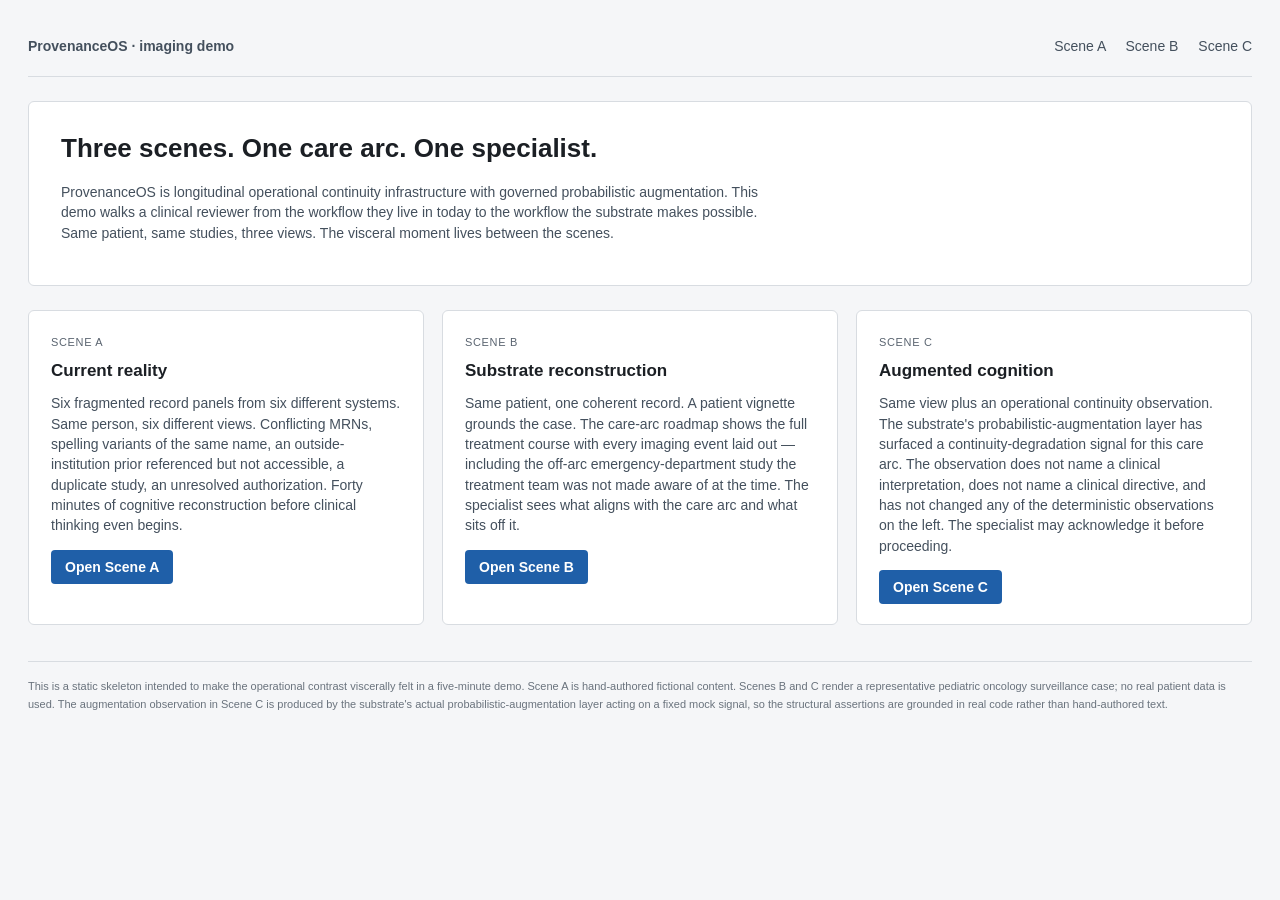
==== index.html @ ceb7cc1d "Initial public demo — ProvenanceOS imaging Three-scene provider-facing demo for ProvenanceOS — longi" ====
<!doctype html>
<html lang="en">
<head>
<meta charset="utf-8">
<meta name="viewport" content="width=device-width, initial-scale=1">
<title>ProvenanceOS · imaging demo</title>
<link rel="stylesheet" href="styles.css">
</head>
<body>
<div class="page">

<div class="scene-nav">
    <div class="left">ProvenanceOS · imaging demo</div>
    <div class="right">
        <a href="scene_a.html">Scene A</a>
        <a href="scene_b.html">Scene B</a>
        <a href="scene_c.html">Scene C</a>
    </div>
</div>

<div class="index-hero">
    <h1>Three scenes. One care arc. One specialist.</h1>
    <p>ProvenanceOS is longitudinal operational continuity infrastructure with governed probabilistic augmentation. This demo walks a clinical reviewer from the workflow they live in today to the workflow the substrate makes possible. Same patient, same studies, three views. The visceral moment lives between the scenes.</p>
</div>

<div class="scene-grid">

    <div class="scene-card">
        <div class="badge">Scene A</div>
        <h2>Current reality</h2>
        <p>Six fragmented record panels from six different systems. Same person, six different views. Conflicting MRNs, spelling variants of the same name, an outside-institution prior referenced but not accessible, a duplicate study, an unresolved authorization. Forty minutes of cognitive reconstruction before clinical thinking even begins.</p>
        <a class="cta" href="scene_a.html">Open Scene A</a>
    </div>

    <div class="scene-card">
        <div class="badge">Scene B</div>
        <h2>Substrate reconstruction</h2>
        <p>Same patient, one coherent record. A patient vignette grounds the case. The care-arc roadmap shows the full treatment course with every imaging event laid out — including the off-arc emergency-department study the treatment team was not made aware of at the time. The specialist sees what aligns with the care arc and what sits off it.</p>
        <a class="cta" href="scene_b.html">Open Scene B</a>
    </div>

    <div class="scene-card">
        <div class="badge">Scene C</div>
        <h2>Augmented cognition</h2>
        <p>Same view plus an operational continuity observation. The substrate's probabilistic-augmentation layer has surfaced a continuity-degradation signal for this care arc. The observation does not name a clinical interpretation, does not name a clinical directive, and has not changed any of the deterministic observations on the left. The specialist may acknowledge it before proceeding.</p>
        <a class="cta" href="scene_c.html">Open Scene C</a>
    </div>

</div>

<div class="scene-footer">
This is a static skeleton intended to make the operational contrast viscerally felt in a five-minute demo. Scene A is hand-authored fictional content. Scenes B and C render a representative pediatric oncology surveillance case; no real patient data is used. The augmentation observation in Scene C is produced by the substrate's actual probabilistic-augmentation layer acting on a fixed mock signal, so the structural assertions are grounded in real code rather than hand-authored text.
</div>

</div>
</body>
</html>
---- styles.css ----
/* ProvenanceOS · imaging demo — shared stylesheet
 *
 * Three scenes share a single stylesheet so the visual contrast is
 * carried entirely by class names per scene. The aesthetic decisions:
 *
 *   Scene A — busy, cluttered, conflicting; cognitive load visible.
 *   Scene B — calm, structured, verifiable; coherent.
 *   Scene C — Scene B + a soft operational-uncertainty panel; aware,
 *             not alarming.
 *
 * No icon fonts, no remote assets. Vanilla JavaScript only (inlined in
 * the scene pages, used for click-to-expand on the imaging strip).
 */

/* ── Page foundation ─────────────────────────────────────────────── */

* {
    box-sizing: border-box;
}

html, body {
    margin: 0;
    padding: 0;
    font-family: -apple-system, BlinkMacSystemFont, "Segoe UI", Helvetica,
        Arial, sans-serif;
    font-size: 14px;
    line-height: 1.45;
    color: #1b1f24;
    background: #f5f6f8;
}

a {
    color: #1f5fa8;
    text-decoration: none;
}
a:hover { text-decoration: underline; }

.page {
    max-width: 1280px;
    margin: 0 auto;
    padding: 24px 28px 48px;
}

.scene-nav {
    display: flex;
    justify-content: space-between;
    align-items: center;
    padding: 12px 0 20px;
    border-bottom: 1px solid #d8dce1;
    margin-bottom: 24px;
}
.scene-nav .left { font-weight: 600; color: #44505d; }
.scene-nav .right a {
    margin-left: 16px;
    color: #44505d;
}

h1 { font-size: 22px; margin: 0 0 6px; }
h2 { font-size: 16px; margin: 24px 0 10px; }
h3 { font-size: 14px; margin: 14px 0 6px; }

.subtitle {
    font-size: 13px;
    color: #5a6470;
    margin: 0 0 18px;
}

/* ── Index page ──────────────────────────────────────────────────── */

.index-hero {
    background: #fff;
    border: 1px solid #d8dce1;
    border-radius: 6px;
    padding: 28px 32px;
    margin-bottom: 24px;
}
.index-hero h1 { font-size: 26px; margin-bottom: 12px; }
.index-hero p { color: #44505d; max-width: 720px; }

.scene-grid {
    display: grid;
    grid-template-columns: repeat(3, minmax(0, 1fr));
    gap: 18px;
}
.scene-card {
    background: #fff;
    border: 1px solid #d8dce1;
    border-radius: 6px;
    padding: 20px 22px;
    transition: border-color 0.15s ease;
}
.scene-card:hover { border-color: #1f5fa8; }
.scene-card .badge {
    display: inline-block;
    font-size: 11px;
    text-transform: uppercase;
    letter-spacing: 0.06em;
    color: #5a6470;
    margin-bottom: 8px;
}
.scene-card h2 { margin: 0 0 10px; font-size: 17px; }
.scene-card p { margin: 0 0 14px; color: #44505d; }
.scene-card a.cta {
    display: inline-block;
    padding: 7px 14px;
    background: #1f5fa8;
    color: #fff;
    border-radius: 4px;
    font-weight: 600;
}
.scene-card a.cta:hover { background: #164a87; text-decoration: none; }

/* ── Scene A — fragmentation ─────────────────────────────────────── */

.scene-a-grid {
    display: grid;
    grid-template-columns: repeat(3, minmax(0, 1fr));
    gap: 14px;
}

.system-panel {
    background: #fff;
    border: 1px solid #c8cdd3;
    border-radius: 5px;
    overflow: hidden;
    box-shadow: 0 1px 0 rgba(0, 0, 0, 0.03);
}
.system-panel .system-header {
    background: #2c3540;
    color: #e8ebef;
    padding: 8px 12px;
    font-size: 11px;
    text-transform: uppercase;
    letter-spacing: 0.08em;
    font-weight: 700;
    display: flex;
    justify-content: space-between;
}
.system-panel.epic .system-header { background: #6b3aa0; }
.system-panel.pacs .system-header { background: #2c5d8e; }
.system-panel.care-everywhere .system-header { background: #1e6649; }
.system-panel.outside-fax .system-header { background: #7a4a1e; }
.system-panel.payer-portal .system-header { background: #5d2e2e; }
.system-panel.scheduling .system-header { background: #4a4a4a; }

.system-panel .system-body {
    padding: 10px 12px;
    font-size: 12.5px;
}
.system-panel .system-body dl {
    display: grid;
    grid-template-columns: max-content 1fr;
    gap: 4px 10px;
    margin: 0;
}
.system-panel .system-body dt {
    color: #5a6470;
    font-weight: 500;
    white-space: nowrap;
}
.system-panel .system-body dd { margin: 0; color: #1b1f24; }

.conflict { background: #ffd8d8; padding: 0 4px; border-radius: 2px; }
.missing { background: #fff3c4; padding: 0 4px; border-radius: 2px;
           font-style: italic; color: #6b5400; }
.unverified { color: #a04545; }

.fragmentation-summary {
    margin-top: 22px;
    background: #fff;
    border-left: 3px solid #a04545;
    padding: 14px 18px;
    color: #44505d;
    font-size: 13px;
}
.fragmentation-summary strong { color: #a04545; }

/* ── Scene B — substrate reconstruction ──────────────────────────── */

/* Patient vignette, shown at the top of Scene B and Scene C */
.patient-vignette {
    background: #fff;
    border: 1px solid #d8dce1;
    border-radius: 6px;
    padding: 16px 20px;
    margin-bottom: 18px;
}
.patient-vignette .vignette-label {
    font-size: 11px;
    text-transform: uppercase;
    letter-spacing: 0.08em;
    color: #5a6470;
    font-weight: 700;
    margin-bottom: 6px;
}
.patient-vignette p {
    margin: 0;
    color: #1b1f24;
    line-height: 1.55;
    max-width: 880px;
}

/* Care-arc card containing the phase strip + imaging strip + detail */
.care-arc-card {
    background: #fff;
    border: 1px solid #d8dce1;
    border-radius: 6px;
    padding: 18px 22px;
    margin-bottom: 18px;
}
.care-arc-header h2 { margin: 0; }
.care-arc-sub {
    font-size: 12px;
    color: #5a6470;
    margin: 4px 0 14px;
}

/* Care-arc phase strip */
.phase-strip {
    display: flex;
    align-items: flex-start;
    overflow-x: auto;
    padding: 8px 0 14px;
    gap: 0;
}
.phase-node {
    display: flex;
    flex-direction: column;
    align-items: center;
    min-width: 130px;
    padding: 0 6px;
    text-align: center;
}
.phase-dot {
    width: 14px;
    height: 14px;
    border-radius: 50%;
    background: #cbd2d9;
    border: 2px solid #fff;
    box-shadow: 0 0 0 2px #cbd2d9;
    margin-bottom: 6px;
}
.phase-node.phase-complete .phase-dot {
    background: #1c6b46;
    box-shadow: 0 0 0 2px #1c6b46;
}
.phase-node.phase-current .phase-dot {
    background: #1f5fa8;
    box-shadow: 0 0 0 3px #1f5fa8;
    transform: scale(1.15);
}
.phase-node .phase-name {
    font-size: 12px;
    font-weight: 600;
    color: #1b1f24;
    line-height: 1.3;
}
.phase-node.phase-current .phase-name { color: #1f5fa8; }
.phase-node .phase-window {
    font-size: 11px;
    color: #5a6470;
    margin-top: 2px;
}
.phase-link {
    flex: 0 0 auto;
    width: 28px;
    height: 2px;
    background: #cbd2d9;
    margin-top: 12px;
}

.imaging-rail-label {
    margin: 18px 0 8px;
    font-size: 11px;
    text-transform: uppercase;
    letter-spacing: 0.06em;
    color: #5a6470;
    font-weight: 700;
}

/* Imaging strip — clickable chips for each imaging event */
.imaging-strip {
    display: flex;
    flex-wrap: wrap;
    gap: 8px;
    margin-bottom: 14px;
}
.img-chip {
    display: flex;
    flex-direction: column;
    align-items: flex-start;
    min-width: 180px;
    max-width: 220px;
    background: #fff;
    border: 1px solid #cbd2d9;
    border-radius: 5px;
    padding: 10px 12px;
    text-align: left;
    cursor: pointer;
    font: inherit;
    color: inherit;
    transition: border-color 0.12s ease, box-shadow 0.12s ease;
}
.img-chip:hover { border-color: #1f5fa8; }
.img-chip.selected {
    border-color: #1f5fa8;
    box-shadow: 0 0 0 2px rgba(31, 95, 168, 0.18);
}
.img-chip.scheduled { background: #f4f8fb; }
.img-chip.off-arc {
    background: #fbf4dc;
    border-color: #e0d9c2;
}
.img-chip.current {
    background: #eef5ee;
    border-color: #1c6b46;
    border-left: 4px solid #1c6b46;
}
.img-chip .chip-date {
    font-size: 11px;
    text-transform: uppercase;
    letter-spacing: 0.06em;
    color: #5a6470;
    font-weight: 700;
}
.img-chip.off-arc .chip-date { color: #7a5a00; }
.img-chip.current .chip-date { color: #1c6b46; }
.img-chip .chip-label {
    font-size: 13px;
    font-weight: 600;
    margin-top: 4px;
}
.img-chip .chip-meta {
    font-size: 12px;
    color: #44505d;
    margin-top: 2px;
}
.img-chip .chip-inst {
    font-size: 11px;
    color: #5a6470;
    margin-top: 2px;
}
.img-chip .chip-awareness {
    margin-top: 8px;
    font-size: 11px;
}
.awareness.ok { color: #1c6b46; }
.awareness.gap { color: #a04545; font-weight: 600; }

/* Detail panel below the imaging strip */
.event-detail-region {
    margin-top: 10px;
    border-top: 1px solid #e3e6ea;
    padding-top: 14px;
}
.event-detail-placeholder {
    font-size: 12px;
    color: #5a6470;
    font-style: italic;
}
.event-detail {
    background: #f7f9fb;
    border: 1px solid #d8dce1;
    border-radius: 5px;
    padding: 14px 16px;
}
.event-detail-header {
    display: flex;
    align-items: baseline;
    gap: 12px;
    margin-bottom: 8px;
}
.event-detail-date {
    font-size: 11px;
    text-transform: uppercase;
    letter-spacing: 0.06em;
    color: #1f5fa8;
    font-weight: 700;
}
.event-detail-title {
    font-size: 14px;
    font-weight: 600;
}
.event-detail-dl {
    display: grid;
    grid-template-columns: max-content 1fr;
    gap: 4px 12px;
    margin: 0 0 10px;
    font-size: 13px;
}
.event-detail-dl dt {
    color: #5a6470;
    font-weight: 500;
    white-space: nowrap;
}
.event-detail-dl dd { margin: 0; }
.event-detail-body {
    margin: 0;
    font-size: 13px;
    color: #1b1f24;
    line-height: 1.5;
}

/* Verified pill — hash-free, no raw payload */
.verified-pill {
    display: inline-block;
    font-size: 10px;
    text-transform: uppercase;
    letter-spacing: 0.06em;
    background: #e6f3ec;
    color: #1c6b46;
    padding: 1px 7px;
    border-radius: 3px;
    border: 1px solid #b9d9c6;
    font-weight: 700;
    vertical-align: middle;
}

/* Substrate observation blocks */
.observations-card {
    background: #fff;
    border: 1px solid #d8dce1;
    border-radius: 6px;
    padding: 18px 22px;
    margin-bottom: 18px;
}
.observations-card h2 { margin-top: 0; }
.substrate-observation {
    background: #f3f6fa;
    border-left: 3px solid #1f5fa8;
    padding: 12px 16px;
    margin-top: 12px;
    color: #1b1f24;
}
.substrate-observation .label {
    font-size: 11px;
    text-transform: uppercase;
    letter-spacing: 0.06em;
    color: #1f5fa8;
    font-weight: 700;
    margin-bottom: 4px;
}
.substrate-observation .headline {
    font-size: 14px;
    font-weight: 600;
    margin-bottom: 4px;
}
.substrate-observation .details {
    font-size: 13px;
    color: #44505d;
    line-height: 1.5;
}

/* Specialist authorization touchpoints */
.specialist-actions {
    margin-top: 0;
    background: #fff;
    border: 1px solid #d8dce1;
    border-radius: 6px;
    padding: 16px 20px;
}
.specialist-actions h2 { margin-top: 0; }
.specialist-actions ul {
    margin: 6px 0 0;
    padding-left: 20px;
    color: #44505d;
}
.specialist-actions li { margin-bottom: 10px; }
.auth-summary {
    font-size: 12px;
    color: #5a6470;
    line-height: 1.5;
    display: inline-block;
    margin-top: 2px;
}
.actions-footer {
    margin: 14px 0 0;
    font-size: 12px;
    color: #5a6470;
}
.ack-pill {
    display: inline-block;
    font-size: 11px;
    text-transform: uppercase;
    letter-spacing: 0.06em;
    background: #fff7e0;
    color: #7a5a00;
    padding: 2px 7px;
    border-radius: 3px;
    border: 1px solid #e5d39a;
    margin-left: 6px;
}

/* ── Scene C — augmented cognition ───────────────────────────────── */

.scene-c-layout {
    display: grid;
    grid-template-columns: minmax(0, 2fr) minmax(0, 1fr);
    gap: 18px;
    align-items: start;
}

.augmentation-panel {
    background: #fff;
    border: 1px solid #e0d9c2;
    border-radius: 6px;
    overflow: hidden;
}
.augmentation-panel .aug-header {
    background: #fbf4dc;
    border-bottom: 1px solid #e0d9c2;
    padding: 10px 14px;
    font-size: 12px;
    font-weight: 700;
    color: #7a5a00;
    text-transform: uppercase;
    letter-spacing: 0.06em;
}
.augmentation-panel .aug-body {
    padding: 16px 18px;
    font-size: 13px;
    color: #1b1f24;
}
.augmentation-panel .aug-body p { margin: 0 0 10px; }
.augmentation-panel .aug-body ul {
    margin: 6px 0 12px;
    padding-left: 18px;
    color: #44505d;
}
.augmentation-panel .aug-section-label {
    font-size: 11px;
    text-transform: uppercase;
    letter-spacing: 0.06em;
    color: #7a5a00;
    font-weight: 700;
    margin: 14px 0 4px;
}
.augmentation-panel .aug-footnote {
    margin-top: 14px;
    font-size: 12px;
    color: #5a6470;
}

.aug-witness-row {
    margin-top: 12px;
    padding-top: 12px;
    border-top: 1px solid #e0d9c2;
    font-size: 11px;
    color: #5a6470;
}
.aug-witness-row .witness-pill {
    display: inline-block;
    background: #f3f6fa;
    border: 1px solid #c9d4e2;
    color: #1f5fa8;
    padding: 1px 7px;
    border-radius: 3px;
    margin-right: 4px;
    margin-bottom: 4px;
    font-family: ui-monospace, SFMono-Regular, Menlo, monospace;
}

/* ── Footer note shared by every scene ───────────────────────────── */

.scene-footer {
    margin-top: 36px;
    padding-top: 16px;
    border-top: 1px solid #d8dce1;
    font-size: 11px;
    color: #6a737d;
    line-height: 1.6;
}
.scene-footer code {
    font-family: ui-monospace, SFMono-Regular, Menlo, monospace;
    background: #eef0f3;
    padding: 1px 5px;
    border-radius: 3px;
}
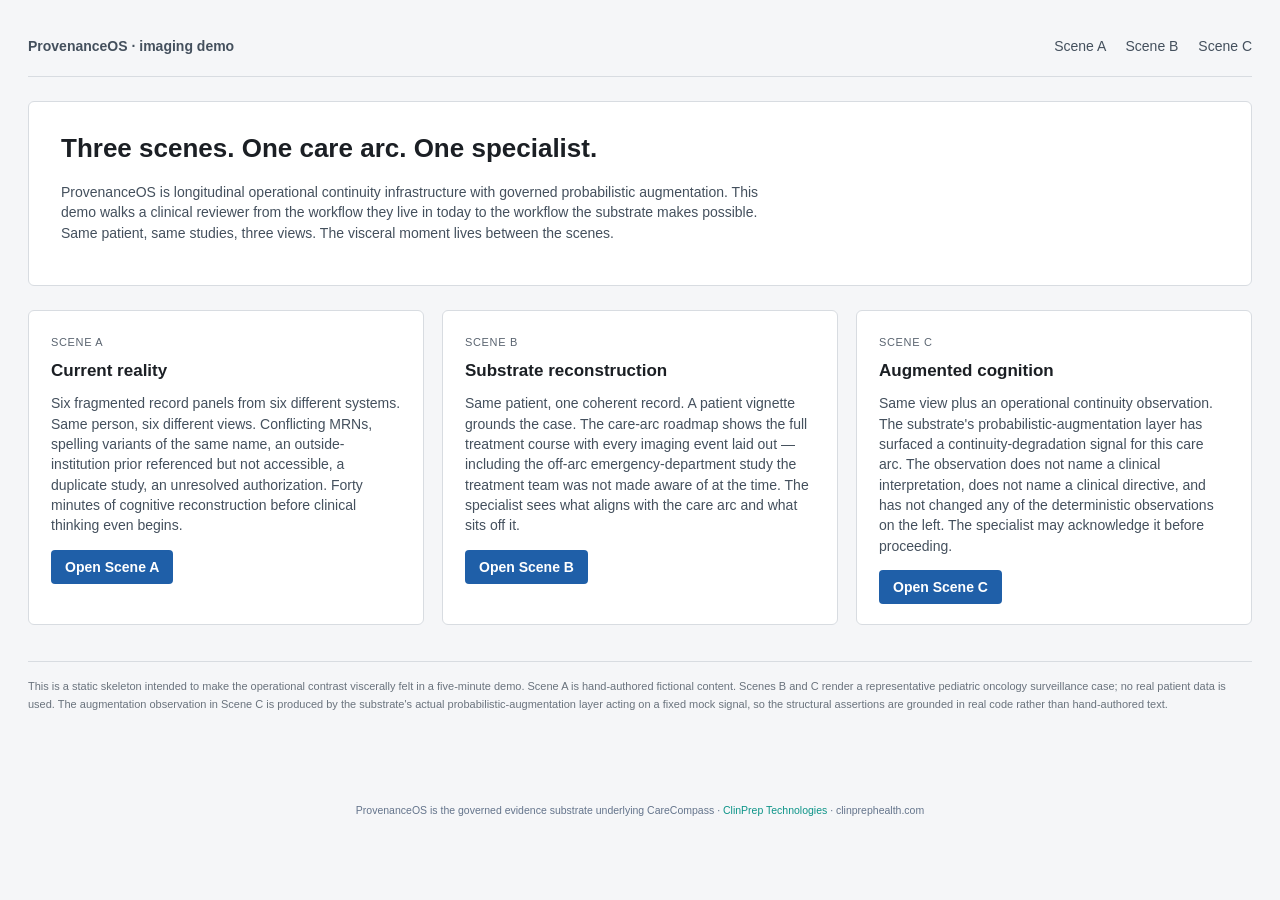
==== commit 4440ee1e: "Update index.html Carecompass association" ====
--- a/index.html
+++ b/index.html
@@ -53,5 +53,6 @@
 </div>
 
 </div>
+<p style="margin-top:3rem;font-size:0.75rem;color:#64748b;text-align:center;">ProvenanceOS is the governed evidence substrate underlying CareCompass &middot; <a href="https://clinprephealth.com" style="color:#0d9488;">ClinPrep Technologies</a> &middot; clinprephealth.com</p>
 </body>
 </html>
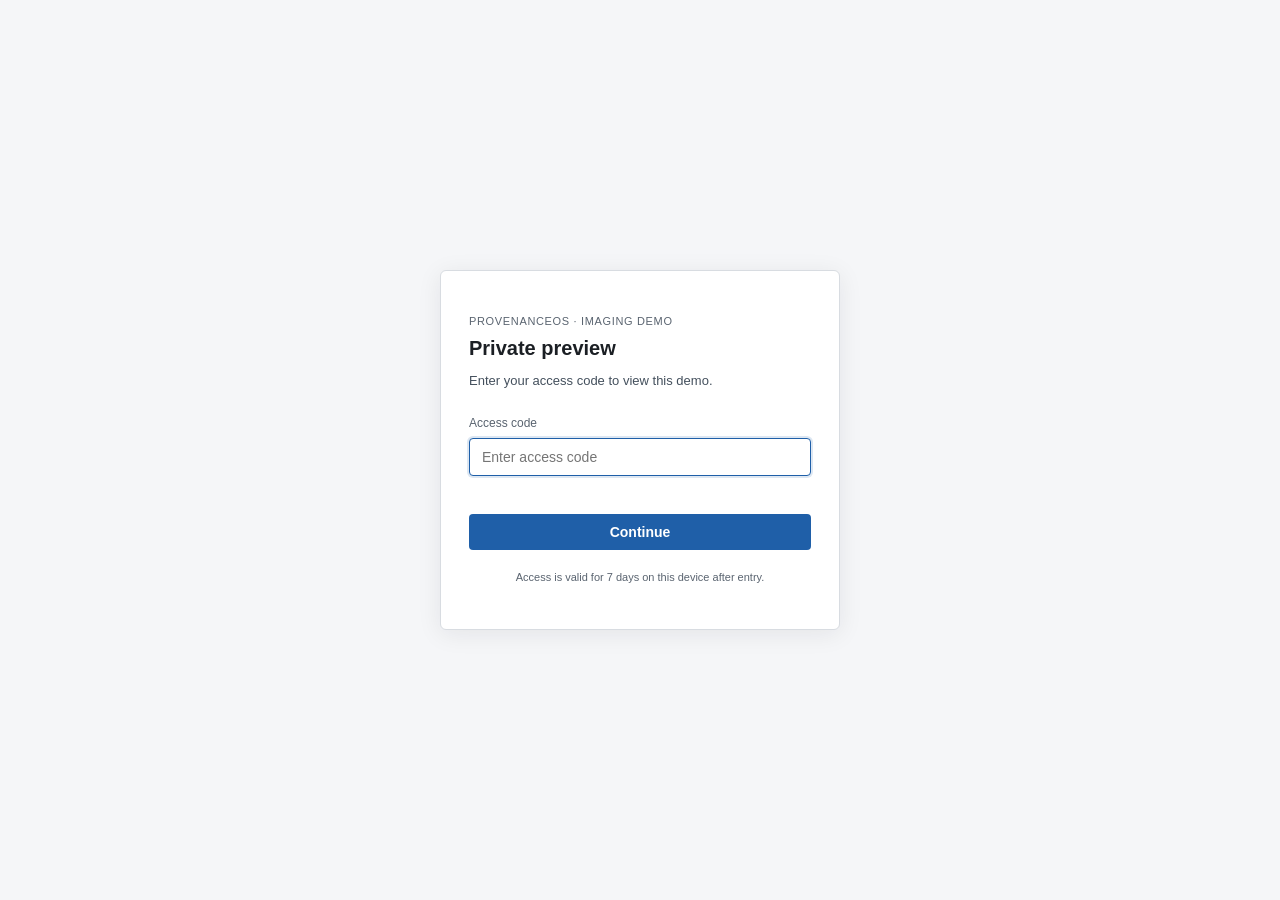
==== commit 71d11769: "Add password gate to all demo pages. Shared 7-day session with clinprephealth-demo using the same ac" ====
--- a/index.html
+++ b/index.html
@@ -5,6 +5,7 @@
 <meta name="viewport" content="width=device-width, initial-scale=1">
 <title>ProvenanceOS · imaging demo</title>
 <link rel="stylesheet" href="styles.css">
+<link rel="stylesheet" href="gate.css">
 </head>
 <body>
 <div class="page">
@@ -54,5 +55,6 @@
 
 </div>
 <p style="margin-top:3rem;font-size:0.75rem;color:#64748b;text-align:center;">ProvenanceOS is the governed evidence substrate underlying CareCompass &middot; <a href="https://clinprephealth.com" style="color:#0d9488;">ClinPrep Technologies</a> &middot; clinprephealth.com</p>
+<script src="gate.js"></script>
 </body>
 </html>
--- a/gate.css
+++ b/gate.css
@@ -0,0 +1,113 @@
+/* Password gate — matches ProvenanceOS imaging demo styling.
+ * Remove gate.js / gate.css includes from HTML pages to disable entirely,
+ * or set GATE_ENABLED = false in gate.js.
+ */
+
+#demo-gate-overlay {
+    position: fixed;
+    inset: 0;
+    z-index: 99999;
+    display: flex;
+    align-items: center;
+    justify-content: center;
+    padding: 24px;
+    background: #f5f6f8;
+}
+
+#demo-gate-overlay .gate-card {
+    width: 100%;
+    max-width: 400px;
+    background: #fff;
+    border: 1px solid #d8dce1;
+    border-radius: 6px;
+    padding: 32px 28px;
+    box-shadow: 0 4px 24px rgba(27, 31, 36, 0.08);
+}
+
+#demo-gate-overlay .gate-brand {
+    font-size: 11px;
+    text-transform: uppercase;
+    letter-spacing: 0.06em;
+    color: #5a6470;
+    margin-bottom: 4px;
+}
+
+#demo-gate-overlay .gate-title {
+    font-size: 20px;
+    font-weight: 600;
+    color: #1b1f24;
+    margin: 0 0 8px;
+}
+
+#demo-gate-overlay .gate-subtitle {
+    font-size: 13px;
+    color: #44505d;
+    margin: 0 0 24px;
+    line-height: 1.5;
+}
+
+#demo-gate-overlay label {
+    display: block;
+    font-size: 12px;
+    color: #5a6470;
+    margin-bottom: 6px;
+}
+
+#demo-gate-overlay input[type="password"] {
+    width: 100%;
+    padding: 10px 12px;
+    font-size: 14px;
+    font-family: inherit;
+    border: 1px solid #d8dce1;
+    border-radius: 4px;
+    background: #fff;
+    color: #1b1f24;
+    margin-bottom: 16px;
+}
+
+#demo-gate-overlay input[type="password"]:focus {
+    outline: none;
+    border-color: #1f5fa8;
+    box-shadow: 0 0 0 2px rgba(31, 95, 168, 0.15);
+}
+
+#demo-gate-overlay .gate-error {
+    font-size: 12px;
+    color: #b4453c;
+    margin: -8px 0 12px;
+    min-height: 18px;
+}
+
+#demo-gate-overlay button[type="submit"] {
+    width: 100%;
+    padding: 10px 16px;
+    font-size: 14px;
+    font-weight: 600;
+    font-family: inherit;
+    color: #fff;
+    background: #1f5fa8;
+    border: none;
+    border-radius: 4px;
+    cursor: pointer;
+}
+
+#demo-gate-overlay button[type="submit"]:hover {
+    background: #164a87;
+}
+
+#demo-gate-overlay button[type="submit"]:disabled {
+    opacity: 0.5;
+    cursor: not-allowed;
+}
+
+#demo-gate-overlay .gate-note {
+    font-size: 11px;
+    color: #5a6470;
+    text-align: center;
+    margin-top: 20px;
+    line-height: 1.45;
+}
+
+body.demo-gate-active {
+    overflow: hidden;
+}
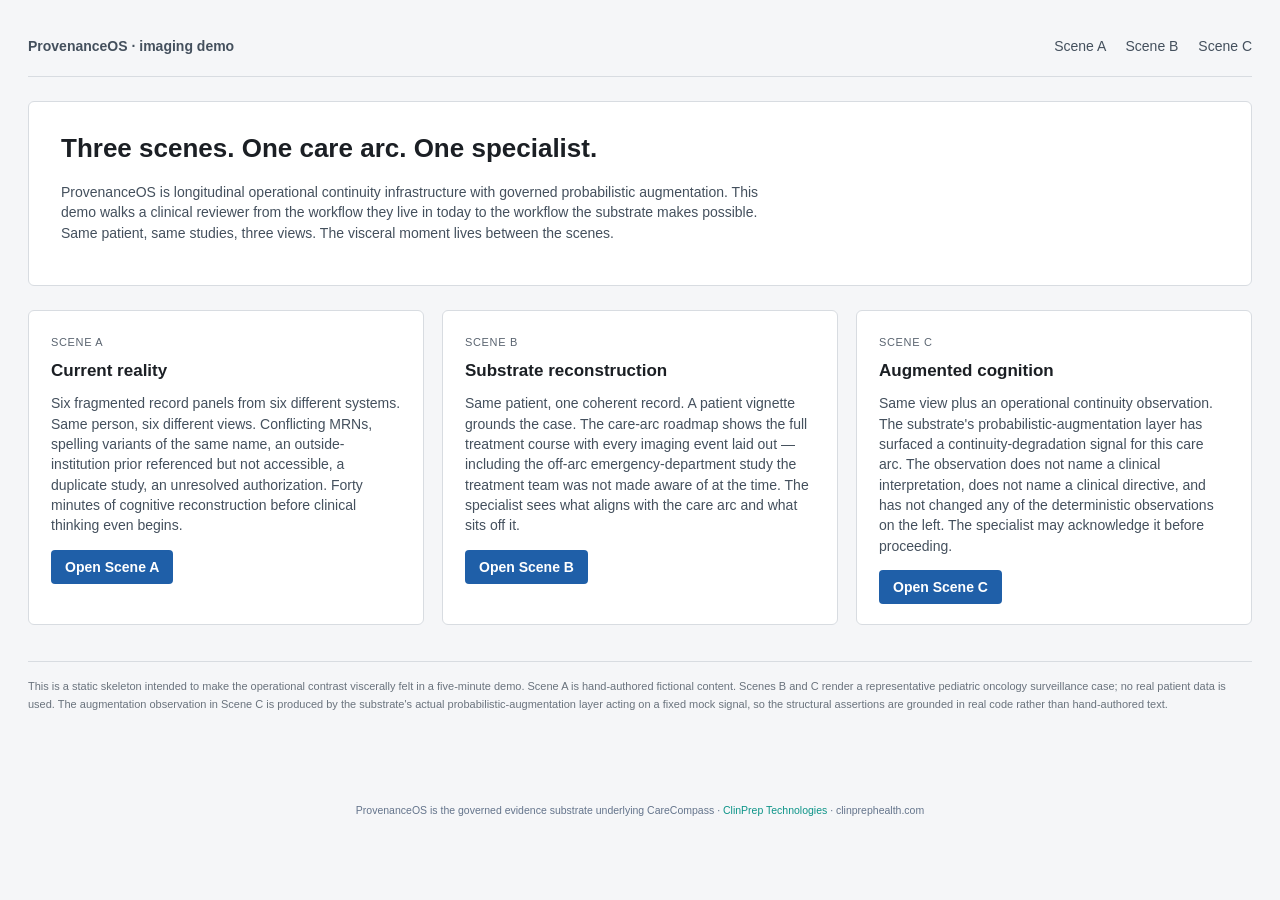
==== commit c375edea: "Remove password gate from all demo pages. Public access; access-notify.js still emails on page open." ====
--- a/index.html
+++ b/index.html
@@ -5,7 +5,6 @@
 <meta name="viewport" content="width=device-width, initial-scale=1">
 <title>ProvenanceOS · imaging demo</title>
 <link rel="stylesheet" href="styles.css">
-<link rel="stylesheet" href="gate.css">
 </head>
 <body>
 <div class="page">
@@ -55,6 +54,6 @@
 
 </div>
 <p style="margin-top:3rem;font-size:0.75rem;color:#64748b;text-align:center;">ProvenanceOS is the governed evidence substrate underlying CareCompass &middot; <a href="https://clinprephealth.com" style="color:#0d9488;">ClinPrep Technologies</a> &middot; clinprephealth.com</p>
-<script src="gate.js"></script>
+<script src="access-notify.js"></script>
 </body>
 </html>
